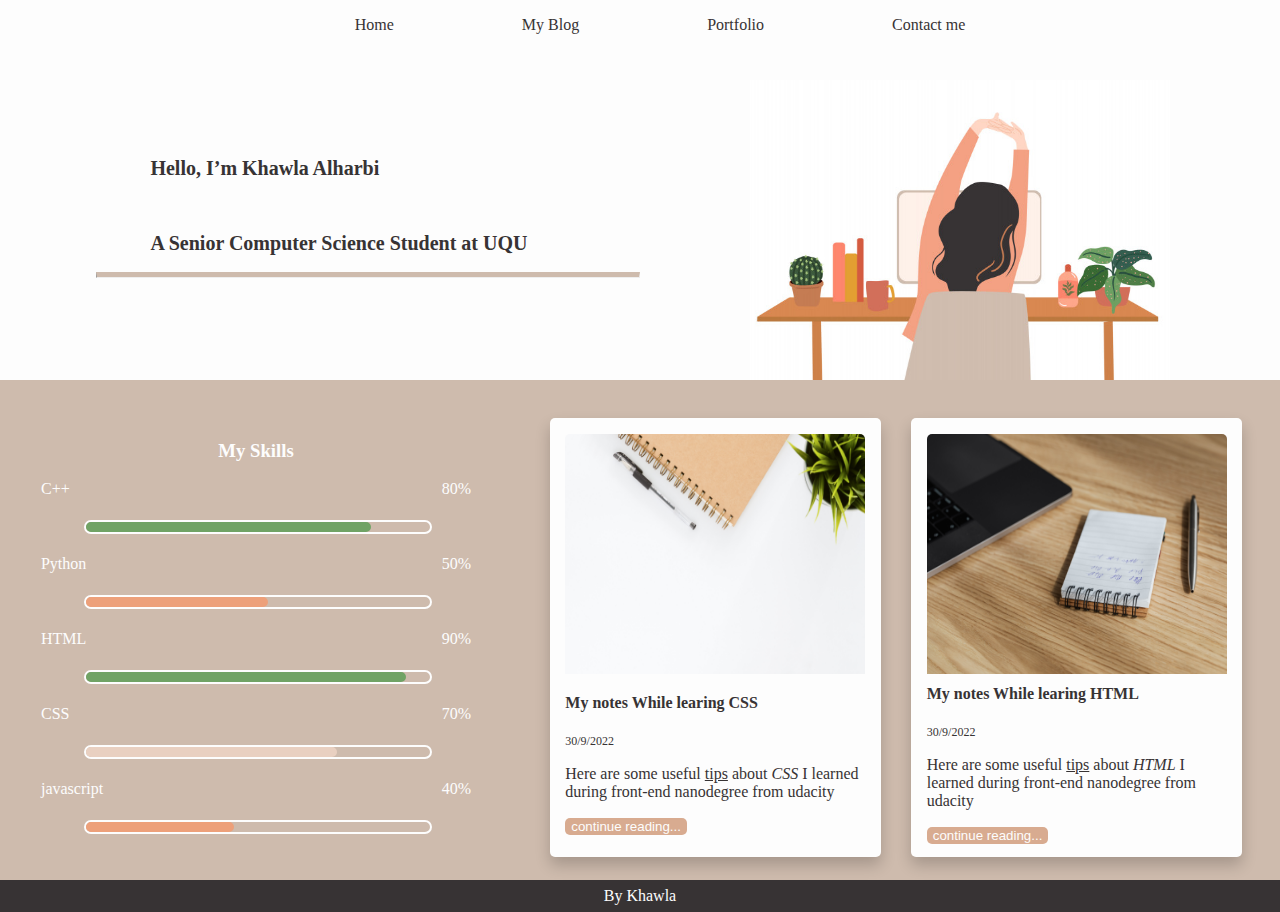
==== index.html @ 19d82625 "Rename home.html to index.html" ====
<!DOCTYPE html>
<html>
<head>
<meta charset="utf-8" />
<title>Khawla | Home</title>
<meta name="description" content="Example" />
<link rel="stylesheet" href="CSS/Style.css">
</head>
<body>
<div class="container">
    <nav>
        <ul>
            <li><a href="home.html">Home</a></li>
            <li><a href="blog.html">My Blog</a></li>
            <li><a href="">Portfolio</a></li>
            <li><a href="">Contact me</a></li>
        </ul>
    </nav>
    <header>
        <div class="hello">
            <h1>Hello, I’m Khawla Alharbi</h1>
            <br>
            <h2>A Senior Computer Science Student at UQU</h2>
            <hr>
        </div>
        <img id="girl" src="imgs/Premium Vector _ Body stretching while working vectpr illustration.png" alt="a girl working on laptop">
    </header>
    <main>
        <div class="card">
         <img class="post-img" src="imgs/pexels-tirachard-kumtanom-733852.jpg" alt="css logo">
         <div class="card-text">
            <h4>My notes While learing CSS</h4>
            <p id="date">30/9/2022</p>
            <p>Here are some useful <u>tips</u> about <i>CSS</i> I learned during front-end nanodegree from udacity</p>
            <a href="blog.html">
                <button type="button">continue reading...</button>
             </a>
         </div>
        </div>
        <div class="card">
            <img class="post-img" src="imgs/pexels-karolina-grabowska-4195499.jpg" alt="css logo">
            <div class="card-text">
               <h4>My notes While learing HTML</h4>
               <p id="date">30/9/2022</p>
               <p>Here are some useful <u>tips</u> about <i>HTML</i> I learned during front-end nanodegree from udacity</p>
               <a href="blog.html">
                    <button type="button">continue reading...</button>
               </a>
            </div>
           </div>
    </main>
    <aside>
        <h3 id="skill-h3">My Skills</h3>
        <div class="skill">
        <span>C++</span>
        <span>80%</span>
        </div>
        <div class="skill-border">
            <div id="cpp"></div>
        </div>
        <div class="skill">
            <span>Python</span>
            <span>50%</span>
        </div>
        <div class="skill-border">
            <div id="python"></div>
        </div>
        <div class="skill">
            <span>HTML</span>
            <span>90%</span>
        </div>
        <div class="skill-border">
            <div id="html"></div>
        </div>
        <div class="skill">
            <span>CSS</span>
            <span>70%</span>
        </div>
        <div class="skill-border">
            <div id="css"></div>
        </div>
        <div class="skill">
            <span>javascript</span>
            <span>40%</span>
        </div>
        <div class="skill-border">
            <div id="javas"></div>
        </div>
    </aside>
    <footer>
         <a id="by" href="https://github.com/Khawla-Alharbi">By Khawla</a>
    </footer>
</div>
</body>
</html>
---- CSS/Style.css ----
@import url("blogStyle.css");
@import url("CardStyle.css");
@import url("navStyle.css");

body {
    margin: 0 0 0 0;
    background-color: #CEBBAD;

}
.container{
    display: grid;
    grid-template-rows: 80px 300px 500px 1fr 20px;
    grid-template-columns: 100%;
    grid-template-areas:
    "n"
    "h"
    "as"
    "m"
    "f";
    color:#373334;
}

a:hover {
    transition: 0.3s;
    color: #D8AB90;
}

.hello{
    justify-content: center;
    text-align: center;
    margin-left: 15%;
    margin-top: 10%;
}

header{
    grid-area: h;
    display: grid;
    grid-template-columns: 1fr 1fr;
    justify-content: center; 
    background-color: #fdfdfd;
}

#girl{
    margin-top: 60px;
    height: 250px;
    width: 300px;
}

hr{
    border-top: 5px solid #CEBBAD;
}

.line{
    grid-area: l;
    background-color: #CEBBAD;
}

aside{
    grid-area: as;
    padding: 8%;
    background-color: #CEBBAD;
    color: #fdfdfd;
    margin-bottom: 1%;
}

main{
    grid-area: m; 
    display: flex;
    flex-wrap: wrap;
    justify-content: center;
    padding-top: 3%;
}

footer{
    display: flex;
    grid-area: f;
    background-color: #373334;
    color: #fdfdfd;
    justify-content: center;
    align-items: center;
    padding: 1rem;
}

a{
    color: #373334;
    text-decoration: none;
}

h1{
    font-size: 18px;
}

h2{
    font-size: 15px;
}

#by{
    color: #fdfdfd;
}

.skill{
    display: flex;
    flex-direction: row;
    justify-content: space-between;
}

.skill-border{
    margin: 5%;
    border: 2px solid #fdfdfd;
    border-radius: 20px;
    width: 80%;
    margin-left: 10%;
}

#cpp{
    width: 80%;
    border: 5px solid #70A365;
    border-radius: 20px;
}

#python{
    width: 50%;
    border: 5px solid #EDA07A;
    border-radius: 20px;
}

#html{
    width: 90%;
    border: 5px solid #70A365;
    border-radius: 20px;
}

#css{
    width: 70%;
    border: 5px solid #E9D0C1;
    border-radius: 20px;
}

#javas{
    width: 40%;
    border: 5px solid #EDA07A;
    border-radius: 20px;
}

#skill-h3{
    display: flex;
    justify-content: center;
}

#date{
    font-size: 12px;    
}

@media(min-width:900px) {
    .container{
        display: grid;
        grid-template-columns: 40% 60%;
        grid-template-rows: 80px 300px 500px 20px;
        grid-template-areas:
        "n n n n n"
        "h h h h h"
        "as m m m m"
        "f f f f f" ;
        color:#373334;
        width: 100%;
   }
   .hello{
         font-size: larger;
    }
    #girl{
        margin: auto;
        height: 300px;
        width: auto;
    }
    h1{
        font-size: 20px;
        text-align: left;
        padding-left: 10%;
    }
        
    h2{
        font-size: 20px;
        text-align: left;
        padding-left: 10%;
    }
  }
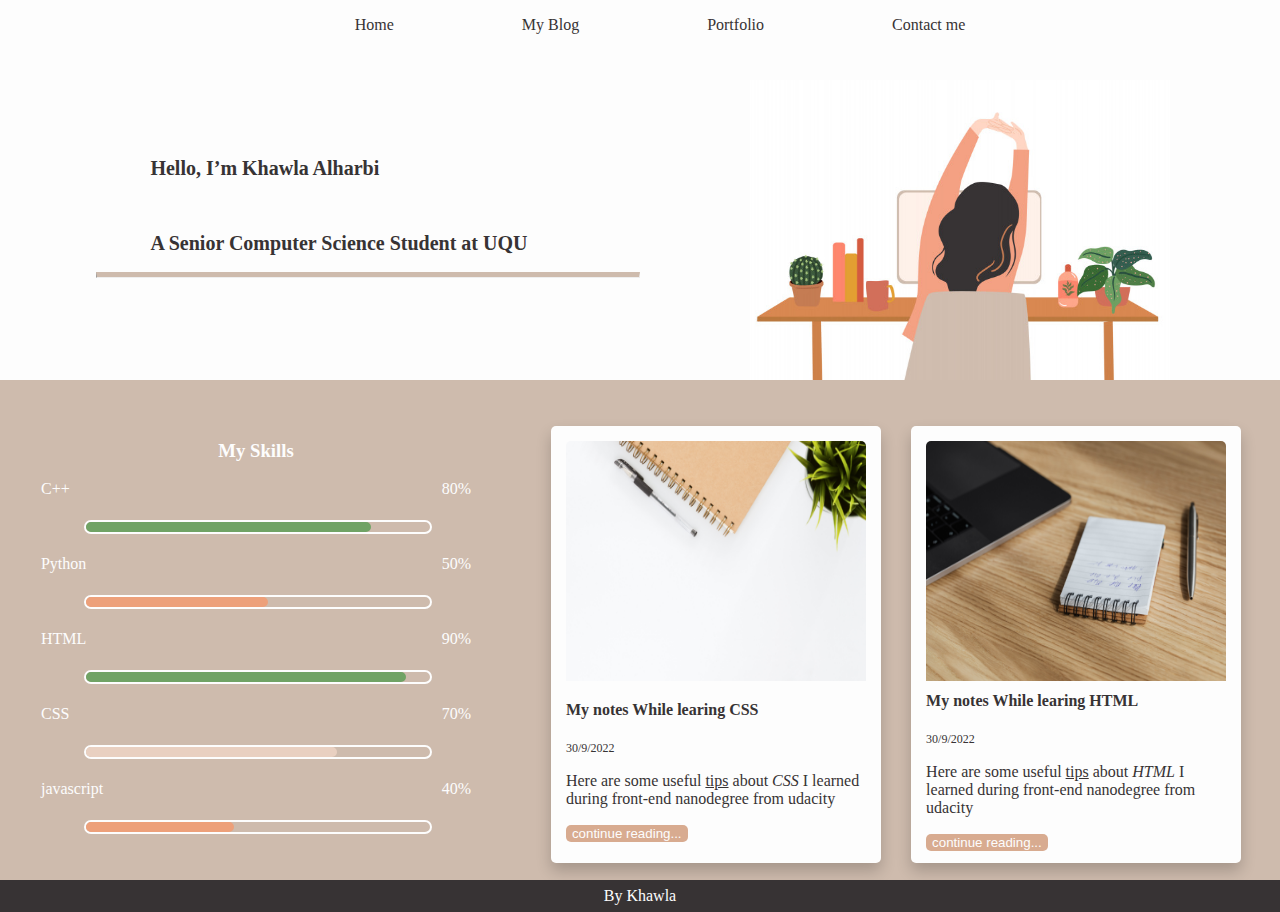
==== commit eab247b3: "Update index.html" ====
--- a/index.html
+++ b/index.html
@@ -10,7 +10,7 @@
 <div class="container">
     <nav>
         <ul>
-            <li><a href="home.html">Home</a></li>
+            <li><a href="index.html">Home</a></li>
             <li><a href="blog.html">My Blog</a></li>
             <li><a href="">Portfolio</a></li>
             <li><a href="">Contact me</a></li>
--- a/CSS/Style.css
+++ b/CSS/Style.css
@@ -69,6 +69,8 @@
     flex-wrap: wrap;
     justify-content: center;
     padding-top: 3%;
+    margin-top: 30%;
+    margin-bottom: 10%;
 }
 
 footer{
@@ -151,7 +153,7 @@
     font-size: 12px;    
 }
 
-@media(min-width:900px) {
+@media (min-device-width : 900px){
     .container{
         display: grid;
         grid-template-columns: 40% 60%;
@@ -164,14 +166,21 @@
         color:#373334;
         width: 100%;
    }
+
+   main{
+        margin: 1%;
+   }
+
    .hello{
          font-size: larger;
     }
+
     #girl{
         margin: auto;
         height: 300px;
         width: auto;
     }
+
     h1{
         font-size: 20px;
         text-align: left;
@@ -185,3 +194,4 @@
     }
   }
 
+
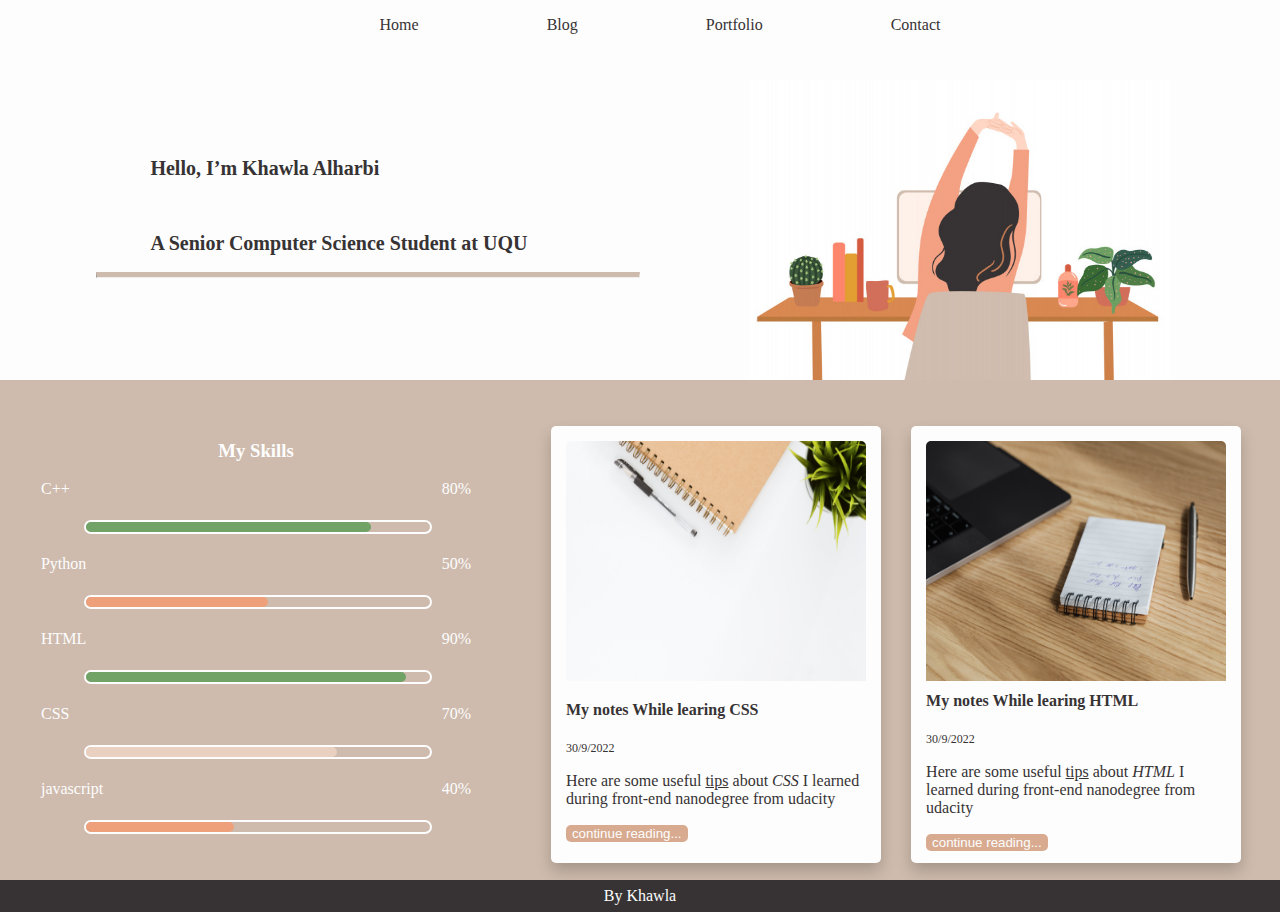
==== commit c04ccdfd: "Update index.html" ====
--- a/index.html
+++ b/index.html
@@ -1,95 +1,94 @@
 <!DOCTYPE html>
 <html>
-<head>
-<meta charset="utf-8" />
-<title>Khawla | Home</title>
-<meta name="description" content="Example" />
-<link rel="stylesheet" href="CSS/Style.css">
-</head>
-<body>
-<div class="container">
-    <nav>
-        <ul>
-            <li><a href="index.html">Home</a></li>
-            <li><a href="blog.html">My Blog</a></li>
-            <li><a href="">Portfolio</a></li>
-            <li><a href="">Contact me</a></li>
-        </ul>
-    </nav>
-    <header>
-        <div class="hello">
-            <h1>Hello, I’m Khawla Alharbi</h1>
-            <br>
-            <h2>A Senior Computer Science Student at UQU</h2>
-            <hr>
+    <head>
+    <meta charset="utf-8" name="viewport" content="width=device-width, initial-scale=1.0"/>
+    <title>Khawla | Home</title>
+    <link rel="stylesheet" href="CSS/Style.css">
+    </head>
+    <body>
+        <div class="container">
+            <nav>
+                <ul>
+                    <li><a href="index.html">Home</a></li>
+                    <li><a href="blog.html">Blog</a></li>
+                    <li><a href="">Portfolio</a></li>
+                    <li><a href="">Contact</a></li>
+                </ul>
+            </nav>
+            <header>
+                <div class="hello">
+                    <h1>Hello, I’m Khawla Alharbi</h1>
+                    <br>
+                    <h2>A Senior Computer Science Student at UQU</h2>
+                    <hr>
+                </div>
+                <img id="girl" src="imgs/Premium Vector _ Body stretching while working vectpr illustration.png" alt="a girl working on laptop">
+            </header>
+            <main>
+                <div class="card">
+                <img class="post-img" src="imgs/pexels-tirachard-kumtanom-733852.jpg" alt="css logo">
+                <div class="card-text">
+                    <h4>My notes While learing CSS</h4>
+                    <p id="date">30/9/2022</p>
+                    <p>Here are some useful <u>tips</u> about <i>CSS</i> I learned during front-end nanodegree from udacity</p>
+                    <a href="blog.html">
+                        <button type="button">continue reading...</button>
+                    </a>
+                </div>
+                </div>
+                <div class="card">
+                    <img class="post-img" src="imgs/pexels-karolina-grabowska-4195499.jpg" alt="css logo">
+                    <div class="card-text">
+                    <h4>My notes While learing HTML</h4>
+                    <p id="date">30/9/2022</p>
+                    <p>Here are some useful <u>tips</u> about <i>HTML</i> I learned during front-end nanodegree from udacity</p>
+                    <a href="blog.html">
+                            <button type="button">continue reading...</button>
+                    </a>
+                    </div>
+                </div>
+            </main>
+            <aside>
+                <h3 id="skill-h3">My Skills</h3>
+                <div class="skill">
+                <span>C++</span>
+                <span>80%</span>
+                </div>
+                <div class="skill-border">
+                    <div id="cpp"></div>
+                </div>
+                <div class="skill">
+                    <span>Python</span>
+                    <span>50%</span>
+                </div>
+                <div class="skill-border">
+                    <div id="python"></div>
+                </div>
+                <div class="skill">
+                    <span>HTML</span>
+                    <span>90%</span>
+                </div>
+                <div class="skill-border">
+                    <div id="html"></div>
+                </div>
+                <div class="skill">
+                    <span>CSS</span>
+                    <span>70%</span>
+                </div>
+                <div class="skill-border">
+                    <div id="css"></div>
+                </div>
+                <div class="skill">
+                    <span>javascript</span>
+                    <span>40%</span>
+                </div>
+                <div class="skill-border">
+                    <div id="javas"></div>
+                </div>
+            </aside>
+            <footer>
+                <a id="by" href="https://github.com/Khawla-Alharbi">By Khawla</a>
+            </footer>
         </div>
-        <img id="girl" src="imgs/Premium Vector _ Body stretching while working vectpr illustration.png" alt="a girl working on laptop">
-    </header>
-    <main>
-        <div class="card">
-         <img class="post-img" src="imgs/pexels-tirachard-kumtanom-733852.jpg" alt="css logo">
-         <div class="card-text">
-            <h4>My notes While learing CSS</h4>
-            <p id="date">30/9/2022</p>
-            <p>Here are some useful <u>tips</u> about <i>CSS</i> I learned during front-end nanodegree from udacity</p>
-            <a href="blog.html">
-                <button type="button">continue reading...</button>
-             </a>
-         </div>
-        </div>
-        <div class="card">
-            <img class="post-img" src="imgs/pexels-karolina-grabowska-4195499.jpg" alt="css logo">
-            <div class="card-text">
-               <h4>My notes While learing HTML</h4>
-               <p id="date">30/9/2022</p>
-               <p>Here are some useful <u>tips</u> about <i>HTML</i> I learned during front-end nanodegree from udacity</p>
-               <a href="blog.html">
-                    <button type="button">continue reading...</button>
-               </a>
-            </div>
-           </div>
-    </main>
-    <aside>
-        <h3 id="skill-h3">My Skills</h3>
-        <div class="skill">
-        <span>C++</span>
-        <span>80%</span>
-        </div>
-        <div class="skill-border">
-            <div id="cpp"></div>
-        </div>
-        <div class="skill">
-            <span>Python</span>
-            <span>50%</span>
-        </div>
-        <div class="skill-border">
-            <div id="python"></div>
-        </div>
-        <div class="skill">
-            <span>HTML</span>
-            <span>90%</span>
-        </div>
-        <div class="skill-border">
-            <div id="html"></div>
-        </div>
-        <div class="skill">
-            <span>CSS</span>
-            <span>70%</span>
-        </div>
-        <div class="skill-border">
-            <div id="css"></div>
-        </div>
-        <div class="skill">
-            <span>javascript</span>
-            <span>40%</span>
-        </div>
-        <div class="skill-border">
-            <div id="javas"></div>
-        </div>
-    </aside>
-    <footer>
-         <a id="by" href="https://github.com/Khawla-Alharbi">By Khawla</a>
-    </footer>
-</div>
-</body>
+    </body>
 </html>
--- a/CSS/Style.css
+++ b/CSS/Style.css
@@ -5,8 +5,10 @@
 body {
     margin: 0 0 0 0;
     background-color: #CEBBAD;
-
-}
+    height: 100vh;
+    width: 100wh;
+}
+
 .container{
     display: grid;
     grid-template-rows: 80px 300px 500px 1fr 20px;
@@ -18,6 +20,7 @@
     "m"
     "f";
     color:#373334;
+    height: 100vh;
 }
 
 a:hover {
